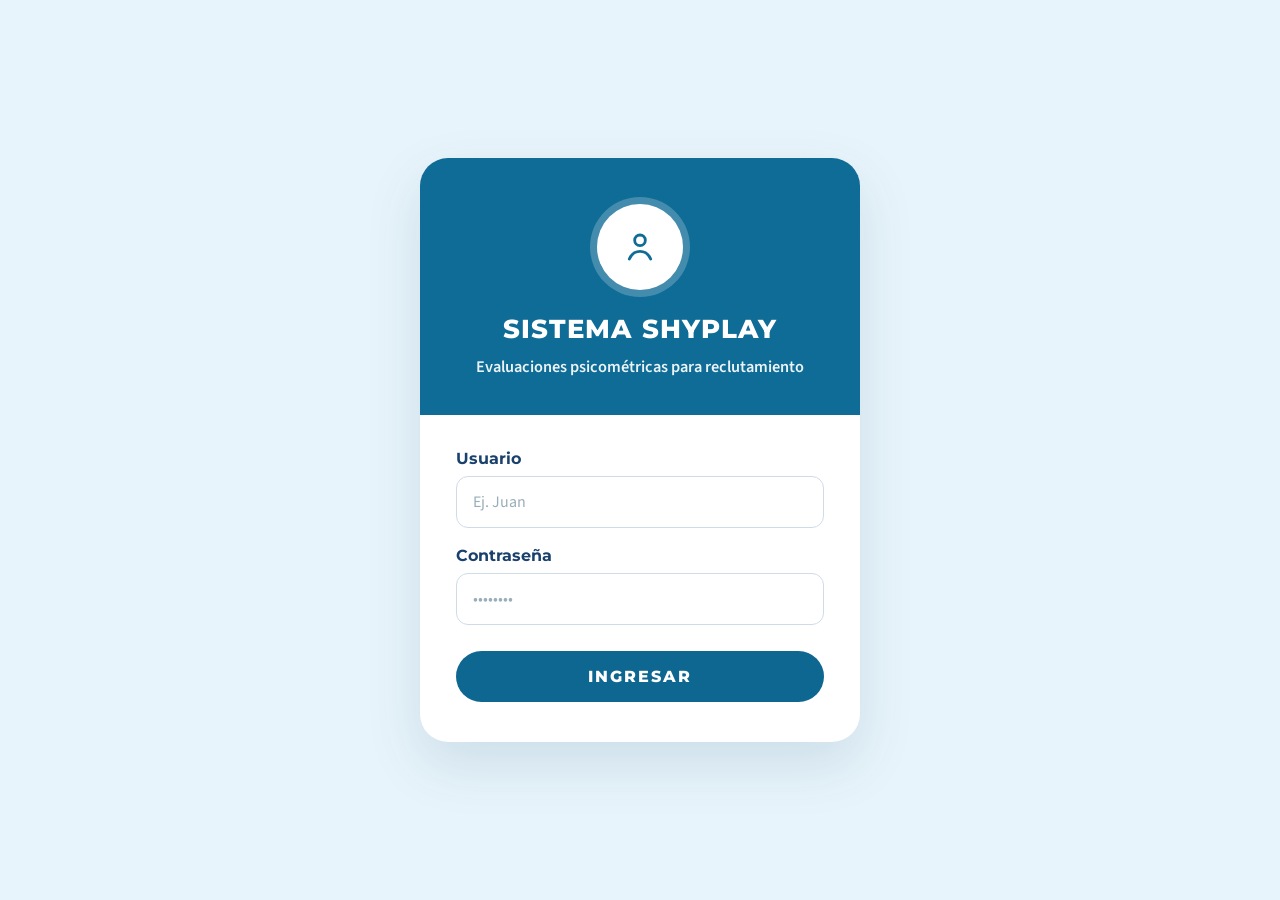
==== pruebaSistem/evaluador.html @ b7bab8fa "Se suben cambios a rama front" ====
<!DOCTYPE html>
<html lang="es">
<head>
    <meta charset="UTF-8">
    <meta name="viewport" content="width=device-width, initial-scale=1.0">
    <title>Panel Evaluador | Sistema Shyplay</title>
    <link rel="preconnect" href="https://fonts.googleapis.com">
    <link rel="preconnect" href="https://fonts.gstatic.com" crossorigin>
    <link href="https://fonts.googleapis.com/css2?family=Montserrat:wght@600;700;800&family=Source+Sans+3:wght@400;600;700&display=swap" rel="stylesheet">
    <link rel="stylesheet" href="css/estilos.css">
</head>
<body class="pagina-app">
<header class="barra">
    <div class="marca">
        <a class="marca-logo" href="evaluador.html">
        <span class="marca-icono" aria-hidden="true">
          <svg viewBox="0 0 64 64">
            <rect width="64" height="64" rx="16" fill="#e6f5fb"/>
            <path fill="#15a0cc" d="M12 38c0-1.4.8-2.6 2-3.1l9.2-3c.8-.3 1.6.1 2.1.8l2.4 3.4 8.4-7.1c1.4-1.2 3.5-.4 3.8 1.4l.3 1.4-6.8 6 5 2.4c1.6.8 2 2.7 1 4.1L32 55.2c-2.4 3.2-7 4.4-10.8 2.6l-7.6-3.6c-1-.5-1.6-1.4-1.6-2.4V38z"/>
            <path fill="#0c74a0" d="M46 22c1.8.4 3.1 1.8 3.3 3.6l1.2 8.6c.3 1.8-1.1 3.4-2.9 3.4l-5.2.2 2 5c.7 1.6-.2 3.5-2 3.9l-3.4.8 1.5-5.6-4.6-2.6 3.7-4.6 3 1.3-.7-5.2c-.3-2 .8-3.9 2.8-4.5l1.3-.3z"/>
          </svg>
        </span>
            LOGO
        </a>
        <span class="marca-divisor" aria-hidden="true"></span>
        <p class="marca-empresa">PANEL DE EVALUADOR</p>
    </div>
    <div class="aspirante">
        <div>
            <span class="aspirante-etiqueta">EVALUADOR:</span>
            <strong class="aspirante-nombre" id="evaluador-nombre">Admin (ID: 1)</strong>
        </div>
    </div>
</header>

<div class="layout">
    <nav class="menu" aria-label="Principal">
        <a class="activo" href="evaluador.html">
            <svg viewBox="0 0 24 24"><path d="M4 10.5 12 4l8 6.5V20a1 1 0 0 1-1 1h-5v-6H10v6H5a1 1 0 0 1-1-1v-9.5z"></path></svg>
            Inicio
        </a>
        <a href="resultados.html">
            <svg viewBox="0 0 24 24"><path d="M4 19V5M4 19h16M8 16v3M12 11v8M16 14v5"></path></svg>
            Resultados
        </a>
    </nav>

    <main class="contenido">
        <h1 class="titulo-pagina">Asignación de Pruebas</h1>
        <p class="subtitulo">Busca al candidato y selecciona la combinación de test que se le aplicará.</p>

        <!--SECCIoN DE BUSQUEDA DE CANDIDATO -->
        <section class="panel" style="margin-top: 20px; padding: 30px;">
            <h2>1. Buscar Candidato</h2>
            <div style="display: flex; gap: 10px; margin-top: 15px;">
                <input type="email" id="input-correo-buscar" class="input-control" placeholder="Ingrese el correo del candidato..." style="flex: 1; padding: 10px; border-radius: 8px; border: 1px solid #ccc;">
                <button type="button" id="btn-buscar-candidato" class="boton" style="padding: 10px 20px;">Buscar</button>
            </div>

            <!-- Contenedor donde se mostrará la info del candidato una vez encontrado -->
            <div id="info-candidato" style="margin-top: 20px; padding: 15px; background: #f4f6f8; border-radius: 8px; display: none;">
                <p><strong>Candidato encontrado:</strong> <span id="lbl-nombre-candidato"></span></p>
                <p><strong>Correo:</strong> <span id="lbl-correo-candidato"></span></p>
                <input type="hidden" id="id-candidato-encontrado">
            </div>
        </section>

        <!--SECCION DE CONFIGURAR BATERÍA (Oculta hasta que se encuentre al candidato) -->
        <section id="seccion-bateria" class="panel" style="margin-top: 20px; padding: 30px; opacity: 0.5; pointer-events: none;">
            <h2>2. Configurar Batería de Pruebas</h2>
            <form id="form-asignar-prueba" style="margin-top: 20px;">
                <div style="margin-bottom: 20px;">
                    <label for="select-bateria" style="display: block; margin-bottom: 8px; font-weight: 600;">Seleccione la combinación:</label>
                    <select id="select-bateria" class="input-control" style="width: 100%; padding: 10px; border-radius: 8px; border: 1px solid #ccc;">
                        <option value="AB">Test A + B (Vocabulario + Abstracción)</option>
                        <option value="BC">Test B + C (Abstracción + Bloques)</option>
                    </select>
                </div>
                <button type="submit" class="boton">Asignar y Guardar</button>
            </form>
        </section>
    </main>
</div>
<script src="js/comun.js"></script>
<script src="js/evaluador.js"></script>
</body>
</html>
---- pruebaSistem/css/estilos.css ----
:root {
  --fondo: #e7f3fb;
  --fondo-suave: #f4f8fb;
  --blanco: #ffffff;
  --azul: #0e6c94;
  --azul-oscuro: #0b5878;
  --azul-medio: #1787b4;
  --azul-texto: #163a62;
  --azul-titulo: #1a3d86;
  --texto: #1d3550;
  --texto-suave: #5d7388;
  --borde: #d5e1ec;
  --opcion: #f3f6fa;
  --aviso: #fff7df;
  --aviso-borde: #f1e0a6;
  --activo: #e4f3fb;
  --sombra: 0 22px 55px rgba(18, 74, 112, 0.13);
  --radio: 26px;
  --fuente: "Source Sans 3", "Segoe UI", sans-serif;
  --titulo: Montserrat, "Segoe UI", sans-serif;
}

* { box-sizing: border-box; }

[hidden] { display: none !important; }

html, body { margin: 0; padding: 0; }

body {
  font-family: var(--fuente);
  color: var(--texto);
  background: var(--fondo);
  min-height: 100vh;
}

button, input, textarea, select { font-family: inherit; font-size: 1rem; }

a { color: inherit; }

img, svg { display: block; }

h1, h2, h3, p { margin: 0; }

.boton {
  display: inline-flex;
  align-items: center;
  justify-content: center;
  gap: 8px;
  border: 0;
  border-radius: 8px; /* Cambiado de 999px (píldora) a 8px para esquinas redondeadas rectangulares */
  background: var(--azul);
  color: #fff;
  text-decoration: none;
  font-family: var(--titulo);
  font-weight: 700;
  letter-spacing: 0.04em;
  padding: 12px 28px; /* Un poco más ancho para que luzca como botón de acción */
  cursor: pointer;
  transition: background 0.15s ease, transform 0.15s ease;
}

.boton:hover { background: var(--azul-oscuro); }

.boton:disabled {
  background: #8fb4c8;
  cursor: default;
}

.boton:focus-visible,
.menu a:focus-visible,
input:focus-visible,
textarea:focus-visible {
  outline: 3px solid rgba(23, 135, 180, 0.35);
  outline-offset: 2px;
}

.mensaje-error,
.mensaje-ok {
  border-radius: 10px;
  padding: 10px 12px;
  font-size: 0.95rem;
  margin: 0 0 14px;
}

.mensaje-error {
  background: #fdecec;
  color: #8d2b2b;
}

.mensaje-ok {
  background: #e7f6ee;
  color: #0f6b45;
}

.insignia {
  display: inline-flex;
  align-items: center;
  background: var(--azul);
  color: #fff;
  border-radius: 999px;
  padding: 6px 12px;
  font-size: 0.86rem;
  font-weight: 700;
  font-family: var(--titulo);
}

.titulo-pagina {
  font-family: var(--titulo);
  font-size: 1.7rem;
  font-weight: 800;
  color: var(--azul-texto);
}

.subtitulo {
  margin-top: 4px;
  color: var(--texto-suave);
  font-size: 1.05rem;
}

.campo {
  display: flex;
  flex-direction: column;
  gap: 8px;
  margin-bottom: 16px;
}

.campo label,
.login-form label {
  font-family: var(--titulo);
  font-weight: 700;
  color: #1a406c;
  font-size: 0.98rem;
}

.campo input,
.campo textarea,
.campo select,
.login-form input {
  width: 100%;
  border: 1.5px solid #cfdbe6;
  border-radius: 12px;
  background: #fff;
  color: var(--texto);
  padding: 14px 16px;
  outline: none;
}

.campo textarea { min-height: 120px; resize: vertical; }

.campo input:focus,
.campo textarea:focus,
.login-form input:focus {
  border-color: var(--azul-medio);
  box-shadow: 0 0 0 4px rgba(23, 135, 180, 0.12);
}

::placeholder { color: #9aadb8; }

/* Login */
.pagina-login {
  min-height: 100vh;
  display: grid;
  place-items: center;
  padding: 28px 16px;
  background: #e8f4fb;
}

.tarjeta-login {
  width: min(440px, 100%);
  background: #fff;
  border-radius: 28px;
  overflow: hidden;
  box-shadow: var(--sombra);
}

.login-cabecera {
  background: #0e6c96;
  color: #fff;
  text-align: center;
  padding: 46px 32px 36px;
}

.login-icono {
  width: 86px;
  height: 86px;
  margin: 0 auto 22px;
  border-radius: 50%;
  background: #fff;
  color: #0e6c96;
  display: grid;
  place-items: center;
  box-shadow: 0 0 0 7px rgba(255, 255, 255, 0.22);
}

.login-icono svg {
  width: 40px;
  height: 40px;
  fill: none;
  stroke: currentColor;
  stroke-width: 1.7;
  stroke-linecap: round;
  stroke-linejoin: round;
}

.login-cabecera h1 {
  font-family: var(--titulo);
  font-size: 1.65rem;
  font-weight: 800;
  letter-spacing: 0.04em;
}

.login-cabecera p {
  margin-top: 10px;
  font-size: 1.02rem;
  font-weight: 600;
  color: rgba(255, 255, 255, 0.92);
}

.login-form { padding: 34px 36px 40px; }

.login-form .campo { margin-bottom: 18px; }

.login-form button {
  width: 100%;
  margin-top: 8px;
  border: 0;
  border-radius: 999px;
  background: #0e6790;
  color: #fff;
  font-family: var(--titulo);
  font-weight: 800;
  letter-spacing: 0.12em;
  padding: 16px 18px;
  cursor: pointer;
}

.login-form button:hover { background: #0b5678; }

/* Aplicación */
.pagina-app { background: #e8f3fa; }

.barra {
  background: #fff;
  min-height: 78px;
  padding: 12px 26px;
  display: flex;
  align-items: center;
  justify-content: space-between;
  gap: 18px;
  border-top: 8px solid #1b88b8;
  border-bottom: 1px solid #e5eef5;
}

.marca {
  display: flex;
  align-items: center;
  gap: 16px;
  min-width: 0;
}

.marca-logo {
  display: flex;
  align-items: center;
  gap: 10px;
  text-decoration: none;
  color: #1578a4;
  font-family: var(--titulo);
  font-weight: 800;
  letter-spacing: 0.06em;
}

.marca-icono svg { width: 42px; height: 42px; }

.marca-divisor {
  width: 1px;
  height: 36px;
  background: #d5e3ee;
}

.marca-empresa {
  font-family: var(--titulo);
  font-weight: 800;
  font-size: 1.25rem;
  letter-spacing: 0.03em;
  color: #14608c;
}

.aspirante {
  display: flex;
  align-items: center;
  gap: 12px;
  text-align: right;
  flex-shrink: 0;
}

.aspirante-etiqueta {
  display: block;
  font-size: 0.72rem;
  letter-spacing: 0.08em;
  font-weight: 700;
  color: #8093a5;
}

.aspirante-nombre {
  display: block;
  color: #1d4468;
  font-size: 0.98rem;
}

.aspirante-avatar {
  width: 42px;
  height: 42px;
  border-radius: 50%;
  background: #1a7eae;
  color: #fff;
  display: grid;
  place-items: center;
}

.aspirante-avatar svg {
  width: 22px;
  height: 22px;
  fill: none;
  stroke: currentColor;
  stroke-width: 1.8;
  stroke-linecap: round;
  stroke-linejoin: round;
}

.layout {
  display: flex;
  min-height: calc(100vh - 86px);
}

.menu {
  width: 220px;
  flex-shrink: 0;
  background: #fff;
  border-right: 1px solid #e6eef5;
  padding: 16px 12px;
}

.menu a {
  display: flex;
  align-items: center;
  gap: 12px;
  text-decoration: none;
  color: #1d4e74;
  font-weight: 600;
  padding: 12px 14px;
  border-radius: 12px;
  margin-bottom: 4px;
}

.menu a svg {
  width: 22px;
  height: 22px;
  fill: none;
  stroke: currentColor;
  stroke-width: 1.8;
  stroke-linecap: round;
  stroke-linejoin: round;
  flex-shrink: 0;
}

.menu a:hover { background: #f3f9fd; }

.menu a.activo {
  background: #e3f3fb;
  color: #157eb0;
  font-weight: 700;
}

.contenido {
  flex: 1;
  min-width: 0;
  padding: 22px 26px 36px;
}

.panel {
  background: #fff;
  border: 1px solid #e7eef5;
  border-radius: 16px;
  padding: 22px 24px 26px;
  box-shadow: 0 10px 28px rgba(28, 84, 122, 0.05);
}

.resumen {
  display: grid;
  grid-template-columns: repeat(3, 1fr);
  gap: 16px;
  margin: 18px 0;
}

.tarjeta-mini {
  background: #fff;
  border: 1px solid #e7eef5;
  border-radius: 16px;
  padding: 18px 20px;
}

.tarjeta-mini span {
  color: #6d8294;
  font-size: 0.78rem;
  font-weight: 800;
  letter-spacing: 0.06em;
  font-family: var(--titulo);
}

.tarjeta-mini strong {
  display: block;
  margin-top: 8px;
  font-family: var(--titulo);
  font-size: 1.8rem;
  color: var(--azul);
}

.panel-destacado h2,
.fila-prueba h2,
.oferta h2,
.cierre h2 {
  font-family: var(--titulo);
  color: var(--azul-texto);
  font-size: 1.25rem;
  margin: 12px 0 8px;
}

.panel-destacado p,
.fila-prueba p,
.oferta p,
.texto-ayuda {
  color: var(--texto-suave);
  line-height: 1.45;
}

.panel-destacado .boton,
.fila-prueba .boton { margin-top: 16px; }

.rejilla-form {
  display: grid;
  grid-template-columns: 1fr 1fr;
  gap: 4px 16px;
  margin-top: 18px;
}

.campo-ancho { grid-column: 1 / -1; }

.lista { display: grid; gap: 12px; margin-top: 18px; }

.oferta,
.fila-prueba {
  display: flex;
  align-items: center;
  justify-content: space-between;
  gap: 16px;
  background: #f7fbfe;
  border: 1px solid #e5eef5;
  border-left: 4px solid var(--azul);
  border-radius: 14px;
  padding: 16px 18px;
}

.oferta h2,
.fila-prueba h2 { margin: 0 0 4px; }

.estado {
  flex-shrink: 0;
  background: #e5f4fb;
  color: #0e6a92;
  border-radius: 999px;
  padding: 6px 12px;
  font-size: 0.82rem;
  font-weight: 800;
  font-family: var(--titulo);
}

.estado-ok {
  background: #e6f7ee;
  color: #0e7a4b;
}

.vacio {
  text-align: center;
  padding: 28px 12px 12px;
}

.vacio-icono {
  width: 64px;
  height: 64px;
  margin: 0 auto 14px;
  border-radius: 50%;
  background: #e7f3fb;
  color: var(--azul);
  display: grid;
  place-items: center;
}

.vacio-icono svg {
  width: 30px;
  height: 30px;
  fill: none;
  stroke: currentColor;
  stroke-width: 1.8;
  stroke-linecap: round;
  stroke-linejoin: round;
}

.vacio h2 {
  font-family: var(--titulo);
  color: var(--azul-texto);
  margin-bottom: 8px;
}

.contacto-grid {
  display: grid;
  grid-template-columns: 1.4fr 0.8fr;
  gap: 18px;
  margin-top: 18px;
}

.titulo-aside {
  font-size: 1.05rem;
  margin-bottom: 14px;
}

.dato-contacto {
  background: #f7fbfe;
  border-radius: 14px;
  padding: 16px;
  margin-bottom: 12px;
}

.dato-contacto span {
  display: block;
  font-size: 0.78rem;
  letter-spacing: 0.05em;
  font-weight: 800;
  color: #6d8294;
  font-family: var(--titulo);
  margin-bottom: 4px;
}

/* Prueba activa */
.banner {
  display: flex;
  align-items: stretch;
  background: #127194;
  color: #fff;
  border-radius: 12px;
  overflow: hidden;
  min-height: 74px;
}

.banner-titulo {
  flex: 1;
  display: flex;
  align-items: center;
  padding: 16px 22px;
  font-family: var(--titulo);
  font-weight: 800;
  font-size: 1.12rem;
}

.banner-tiempo {
  background: #0c5c7c;
  min-width: 230px;
  display: flex;
  align-items: center;
  gap: 12px;
  padding: 12px 18px;
}

.banner-tiempo svg {
  width: 34px;
  height: 34px;
  fill: none;
  stroke: #fff;
  stroke-width: 1.7;
  stroke-linecap: round;
  stroke-linejoin: round;
  flex-shrink: 0;
}

.banner-tiempo span {
  display: block;
  font-size: 0.82rem;
  opacity: 0.92;
}

.banner-tiempo strong {
  display: block;
  font-family: var(--titulo);
  font-size: 1.7rem;
  letter-spacing: 0.03em;
  line-height: 1.1;
}

.banner-tiempo.agotado { background: #8d3b3b; }

.panel-prueba { margin-top: 16px; }

.instrucciones {
  margin-top: 16px;
  background: var(--aviso);
  border: 1px solid var(--aviso-borde);
  border-radius: 10px;
  padding: 14px 16px;
  color: #3e4a38;
  line-height: 1.45;
  font-size: 0.98rem;
}

.pregunta-texto {
  margin: 22px 0 14px;
  color: #1d3f8a;
  font-family: var(--titulo);
  font-size: 1.22rem;
  font-weight: 800;
}

.opciones { display: grid; gap: 10px; }

.opcion {
  display: flex;
  align-items: center;
  gap: 14px;
  background: var(--opcion);
  border: 2px solid transparent;
  border-radius: 12px;
  padding: 14px 16px;
  color: #5b6e82;
  font-weight: 600;
  cursor: pointer;
}

.opcion:hover { background: #eaf2f8; }

.opcion input {
  appearance: none;
  width: 22px;
  height: 22px;
  margin: 0;
  border: 2px solid #b7c5d3;
  border-radius: 50%;
  background: #fff;
  display: grid;
  place-items: center;
  flex-shrink: 0;
}

.opcion input:checked { border-color: var(--azul); }

.opcion input:checked::after {
  content: "";
  width: 12px;
  height: 12px;
  border-radius: 50%;
  background: var(--azul);
}

.opcion:has(input:checked) {
  background: #e7f3fb;
  border-color: #7eb6d4;
  color: #1a4d73;
}

.cierre { padding-top: 8px; }

.cierre p { margin-bottom: 18px; }

@media (max-width: 900px) {
  .barra { align-items: flex-start; flex-direction: column; }
  .aspirante { text-align: left; }
  .layout { flex-direction: column; }
  .menu {
    width: 100%;
    display: flex;
    gap: 6px;
    overflow-x: auto;
    border-right: 0;
    border-bottom: 1px solid #e6eef5;
  }
  .menu a { margin: 0; white-space: nowrap; }
  .resumen,
  .rejilla-form,
  .contacto-grid { grid-template-columns: 1fr; }
  .banner { flex-direction: column; }
  .banner-tiempo { min-width: 0; }
  .oferta,
  .fila-prueba { flex-direction: column; align-items: flex-start; }
  .marca-empresa { font-size: 1rem; }
}

.input-inline {
  font-size: 1.5rem;
  font-weight: 700;
  text-align: center;
  width: 70px;
  padding: 4px 8px;
  margin-left: 12px;
  border: none;
  border-bottom: 3px solid #15a0cc;
  background-color: #f4f9fb;
  border-radius: 4px;
  outline: none;
  color: #0c74a0;
}
.input-inline:focus {
  border-bottom-color: #0c74a0;
  background-color: #e6f5fb;
}
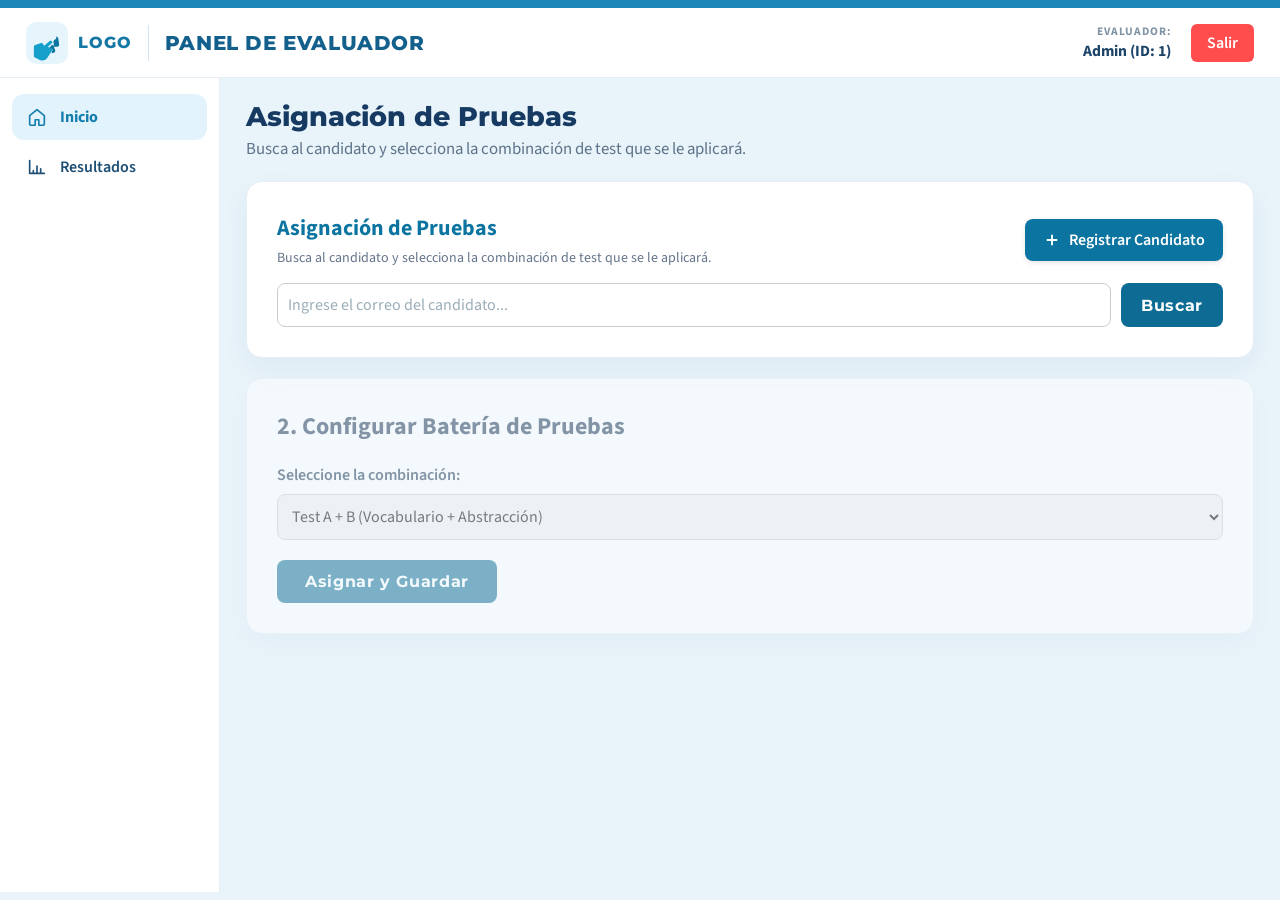
==== commit c180e26d: "Se suben cambios front" ====
--- a/pruebaSistem/evaluador.html
+++ b/pruebaSistem/evaluador.html
@@ -25,11 +25,19 @@
         <span class="marca-divisor" aria-hidden="true"></span>
         <p class="marca-empresa">PANEL DE EVALUADOR</p>
     </div>
-    <div class="aspirante">
-        <div>
-            <span class="aspirante-etiqueta">EVALUADOR:</span>
-            <strong class="aspirante-nombre" id="evaluador-nombre">Admin (ID: 1)</strong>
+
+    <!-- Contenedor derecho: Información del usuario + Botón Salir -->
+    <div style="display: flex; align-items: center; gap: 20px;">
+        <div class="aspirante">
+            <div>
+                <span class="aspirante-etiqueta">EVALUADOR:</span>
+                <strong class="aspirante-nombre" id="evaluador-nombre">Admin (ID: 1)</strong>
+            </div>
         </div>
+        <!-- Botón Salir -->
+        <button id="btn-salir" style="background-color: #ff4d4d; color: white; border: none; padding: 8px 16px; border-radius: 6px; font-weight: 600; cursor: pointer; transition: background 0.2s;">
+            Salir
+        </button>
     </div>
 </header>
 
@@ -49,9 +57,21 @@
         <h1 class="titulo-pagina">Asignación de Pruebas</h1>
         <p class="subtitulo">Busca al candidato y selecciona la combinación de test que se le aplicará.</p>
 
-        <!--SECCIoN DE BUSQUEDA DE CANDIDATO -->
+        <!--SECCIÓN DE BÚSQUEDA DE CANDIDATO -->
         <section class="panel" style="margin-top: 20px; padding: 30px;">
-            <h2>1. Buscar Candidato</h2>
+            <!-- Encabezado de la sección con el botón de registro alineado a la derecha -->
+            <div style="display: flex; justify-content: space-between; align-items: center; margin-bottom: 15px;">
+                <div>
+                    <h2 style="font-size: 22px; color: #0c74a0; margin: 0;">Asignación de Pruebas</h2>
+                    <p style="color: #64748b; margin: 4px 0 0 0; font-size: 14px;">Busca al candidato y selecciona la combinación de test que se le aplicará.</p>
+                </div>
+
+                <!-- Botón para abrir el modal de registro -->
+                <button id="btn-abrir-modal-registro" style="background-color: #0c74a0; color: white; border: none; padding: 10px 18px; border-radius: 8px; font-weight: 600; cursor: pointer; display: flex; align-items: center; gap: 8px; box-shadow: 0 2px 5px rgba(0,0,0,0.1); transition: background 0.2s;">
+                    <svg viewBox="0 0 24 24" width="18" height="18" fill="none" stroke="currentColor" stroke-width="2.5"><path d="M12 5v14M5 12h14"/></svg>
+                    Registrar Candidato
+                </button>
+            </div>
             <div style="display: flex; gap: 10px; margin-top: 15px;">
                 <input type="email" id="input-correo-buscar" class="input-control" placeholder="Ingrese el correo del candidato..." style="flex: 1; padding: 10px; border-radius: 8px; border: 1px solid #ccc;">
                 <button type="button" id="btn-buscar-candidato" class="boton" style="padding: 10px 20px;">Buscar</button>
@@ -81,7 +101,75 @@
         </section>
     </main>
 </div>
+
+<!-- Modal de Registro de Candidato -->
+<div id="modal-registro-candidato" style="display: none; position: fixed; top: 0; left: 0; width: 100%; height: 100%; background: rgba(0,0,0,0.5); z-index: 1000; justify-content: center; align-items: center; padding: 20px;">
+    <div style="background: #fff; border-radius: 12px; width: 100%; max-width: 650px; box-shadow: 0 10px 25px rgba(0,0,0,0.2); overflow: hidden;">
+
+        <!-- Banner superior del modal -->
+        <div style="background: linear-gradient(135deg, #0c74a0 0%, #15a0cc 100%); padding: 20px 30px; color: white; display: flex; justify-content: space-between; align-items: center;">
+            <div>
+                <h3 style="margin: 0; font-size: 20px; font-weight: 700;">Registrar Nuevo Candidato</h3>
+                <p style="margin: 4px 0 0 0; font-size: 13px; opacity: 0.9;">Ingresa la información básica para dar de alta al aspirante en el sistema.</p>
+            </div>
+            <button id="btn-cerrar-modal" style="background: none; border: none; color: white; font-size: 24px; cursor: pointer; padding: 0; line-height: 1;">&times;</button>
+        </div>
+
+        <!-- Formulario -->
+        <form id="form-registrar-candidato" style="padding: 30px;">
+
+            <!-- Fila: Nombre y Apellidos -->
+            <div style="display: grid; grid-template-columns: 1fr 1fr; gap: 15px; margin-bottom: 20px;">
+                <div>
+                    <label style="display: block; font-size: 13px; font-weight: 600; color: #333; margin-bottom: 6px;">Nombre(s)</label>
+                    <input type="text" id="reg-nombre" required placeholder="Ej. Juan" style="width: 100%; padding: 10px 12px; border: 1px solid #cbd5e1; border-radius: 6px; font-size: 14px; box-sizing: border-box;">
+                </div>
+                <div>
+                    <label style="display: block; font-size: 13px; font-weight: 600; color: #333; margin-bottom: 6px;">Apellidos</label>
+                    <input type="text" id="reg-apellido" required placeholder="Ej. Pérez Gómez" style="width: 100%; padding: 10px 12px; border: 1px solid #cbd5e1; border-radius: 6px; font-size: 14px; box-sizing: border-box;">
+                </div>
+            </div>
+
+            <!-- Fila: Correo y Teléfono -->
+            <div style="display: grid; grid-template-columns: 1fr 1fr; gap: 15px; margin-bottom: 20px;">
+                <div>
+                    <label style="display: block; font-size: 13px; font-weight: 600; color: #333; margin-bottom: 6px;">Correo Electrónico</label>
+                    <input type="email" id="reg-correo" required placeholder="correo@ejemplo.com" style="width: 100%; padding: 10px 12px; border: 1px solid #cbd5e1; border-radius: 6px; font-size: 14px; box-sizing: border-box;">
+                </div>
+                <div>
+                    <label style="display: block; font-size: 13px; font-weight: 600; color: #333; margin-bottom: 6px;">Teléfono de Contacto</label>
+                    <input type="tel" id="reg-telefono" required placeholder="10 dígitos" style="width: 100%; padding: 10px 12px; border: 1px solid #cbd5e1; border-radius: 6px; font-size: 14px; box-sizing: border-box;">
+                </div>
+            </div>
+
+            <!-- Fila: Contraseña -->
+            <div style="margin-bottom: 25px;">
+                <label style="display: block; font-size: 13px; font-weight: 600; color: #333; margin-bottom: 6px;">Contraseña de Acceso</label>
+                <input type="password" id="reg-password" required placeholder="••••••••" style="width: 100%; padding: 10px 12px; border: 1px solid #cbd5e1; border-radius: 6px; font-size: 14px; box-sizing: border-box;">
+                <small style="color: #64748b; font-size: 11px; margin-top: 4px; display: block;">Esta contraseña será la que use el candidato para iniciar sesión en su prueba.</small>
+            </div>
+
+            <!-- Botones de Acción -->
+            <div style="display: flex; justify-content: flex-end; gap: 12px; border-top: 1px solid #e2e8f0; padding-top: 20px;">
+                <button type="button" id="btn-cancelar-modal" style="background: #e2e8f0; color: #334155; border: none; padding: 10px 20px; border-radius: 6px; font-weight: 600; cursor: pointer;">Cancelar</button>
+                <button type="submit" style="background: #0c74a0; color: white; border: none; padding: 10px 24px; border-radius: 6px; font-weight: 600; cursor: pointer; transition: background 0.2s;">Guardar y Registrar</button>
+            </div>
+
+        </form>
+    </div>
+</div>
+
+<!-- Modal de Carga para Salir -->
+<div id="modal-salida" style="display: none; position: fixed; top: 0; left: 0; width: 100%; height: 100%; background: rgba(0,0,0,0.5); z-index: 9999; justify-content: center; align-items: center;">
+    <div style="background: white; padding: 30px; border-radius: 12px; text-align: center; box-shadow: 0 4px 15px rgba(0,0,0,0.2);">
+        <div class="spinner" style="width: 45px; height: 45px; border: 4px solid #f3f3f3; border-top: 4px solid #15a0cc; border-radius: 50%; animation: spin 0.8s linear infinite; margin: 0 auto 15px auto;"></div>
+        <p style="font-family: 'Source Sans 3', sans-serif; font-weight: 600; color: #333; margin: 0;">Cerrando sesión...</p>
+    </div>
+</div>
+
 <script src="js/comun.js"></script>
+<script src="js/config.js"></script>
 <script src="js/evaluador.js"></script>
+<script src="js/modal_registro_candidato.js"></script>
 </body>
 </html>
--- a/pruebaSistem/css/estilos.css
+++ b/pruebaSistem/css/estilos.css
@@ -710,3 +710,8 @@
   background-color: #e6f5fb;
 }
 
+<!-- Estilo para la animación del círculo -->
+@keyframes spin {
+  0% { transform: rotate(0deg); }
+  100% { transform: rotate(360deg); }
+}
